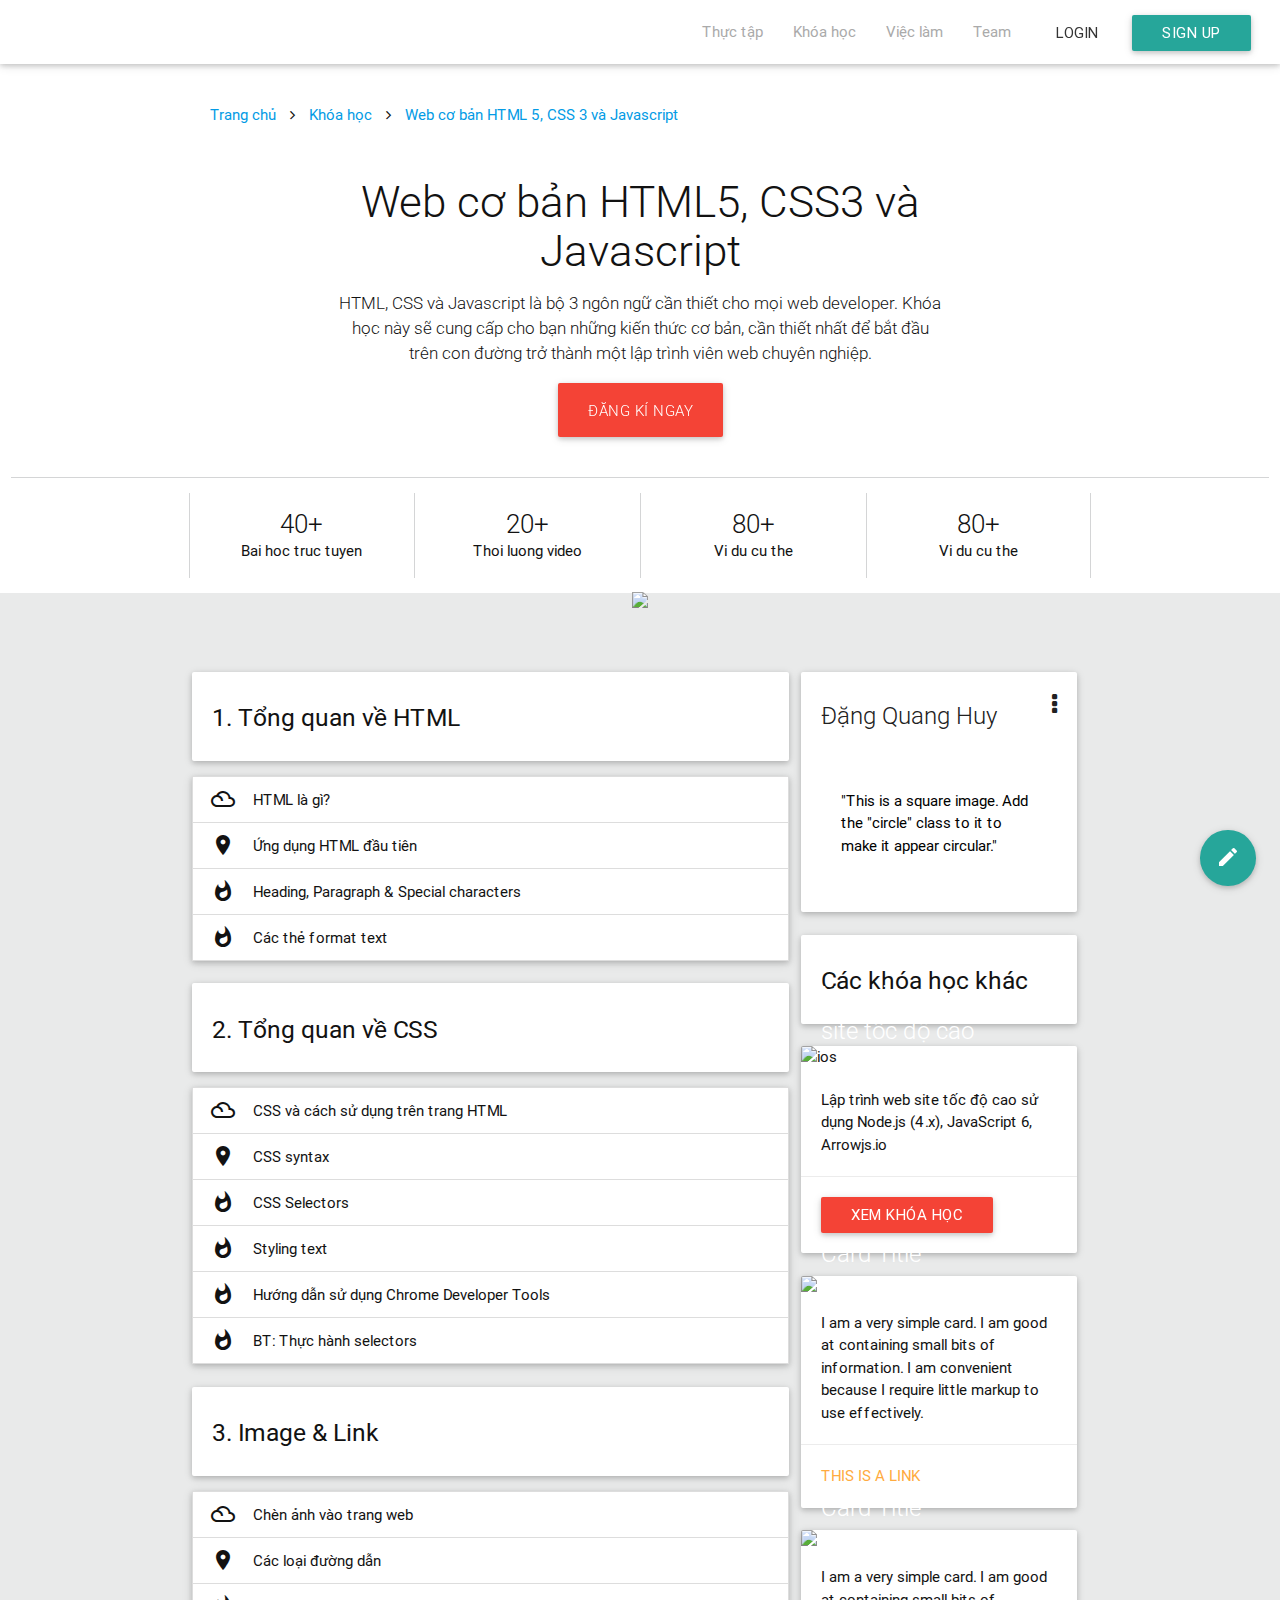
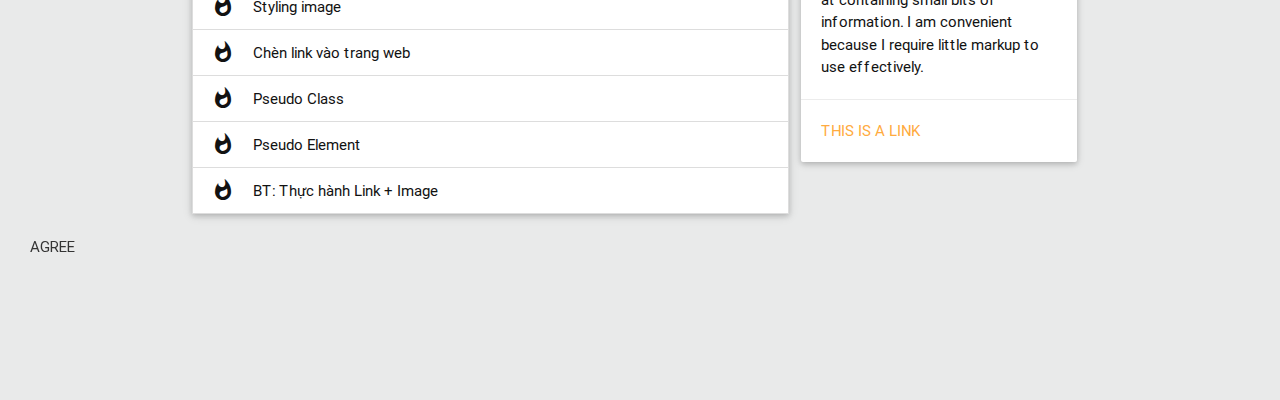
==== index.html @ f79f47c4 "first commit" ====
<!DOCTYPE html>
<html lang="en">
<head>
    <meta charset="UTF-8">
    <title>Techmaster</title>
    <meta name="viewport" content="width=device-width, initial-scale=1.0">
    <!-- Latest compiled and minified CSS -->
    <!--<link rel="stylesheet" href="bootstrap/css/bootstrap.min.css">-->

    <!-- Optional theme -->
    <link href="bootstrap/css/bootstrap-theme.css" rel="stylesheet">

    <!-- Latest compiled and minified JavaScript -->
    <script type="text/javascript" src="https://code.jquery.com/jquery-2.1.1.min.js"></script>
    <!--<script src="bootstrap/js/bootstrap.min.js"></script>-->


    <!--link font awesome-->
    <!--<link rel="stylesheet" href="font-awesome-4.5.0/css/font-awesome.min.css" >-->
    <link rel="stylesheet" href="https://maxcdn.bootstrapcdn.com/font-awesome/4.4.0/css/font-awesome.min.css">
    <link href='https://fonts.googleapis.com/css?family=Roboto:400,300,400italic,700italic,700,300italic&subset=vietnamese'
          rel='stylesheet' type='text/css'>


    <!--import Marterilize-->
    <link href="http://fonts.googleapis.com/icon?family=Material+Icons" rel="stylesheet">
    <link type="text/css" rel="stylesheet" href="materialize/css/materialize.min.css" media="screen,projection"/>
    <script type="text/javascript" src="materialize/js/materialize.min.js"></script>
    <link rel="stylesheet" href="style.css" type="text/css">
</head>
<body>


<!--Header-->

<header class="page-header">
    <div class="navbar-fixed">
        <nav>
            <div class="nav-wrapper">
                <div class="col s12">
                    <a href="/" class="brand-logo "><img
                            src="http://techmaster.vn/theme_resources/frontend/tech/img/logo.png" alt=""></a>
                    <a href="#" data-activates="mobile-nav" class="button-collapse"><i class="fa fa-2x fa-bars"
                                                                                       style="color: rgba(33, 23, 34, 0.96)"></i></a>

                    <div class="right hide-on-med-and-down">
                        <a href="" class="waves-effect waves-light btn-flat login" id="signup-navbar">login</a>
                        <a href="" class="waves-effect waves-light btn">sign up</a>
                    </div>
                    <ul class="right hide-on-med-and-down">
                        <li><a class="tab" href="">Thực tập</a></li>
                        <li><a class="tab" href="">Khóa học</a></li>
                        <li><a class="tab" href="">Việc làm</a></li>
                        <li><a class="tab" href="">Team</a></li>
                    </ul>
                    <ul class="side-nav" id="mobile-nav">
                        <li><a href="">Features</a></li>
                        <li><a href="">Docs</a></li>
                        <li><a href="">Pricing</a></li>
                        <li><a href="">About</a></li>
                        <a href="" class="waves-effect waves-light btn-flat btn" id="signup-mobile-navbar">sign up</a>
                        <a href="" class="waves-effect waves-light btn">login</a>
                    </ul>
                </div>
            </div>
        </nav>
    </div>


</header>


<main>

    <div class="row" id="main_row_1">
        <div class="col s12">
            <article class="container">
                <div id="back2course">
                    <a href=""><span>Trang chủ</span></a>
                    <i class="fa fa-angle-right"></i>
                    <a href=""><span> Khóa học</span></a>
                    <i class="fa fa-angle-right"></i>
                    <a href=""><span> Web cơ bản HTML 5, CSS 3 và Javascript</span></a>

                </div>
            </article>
        </div>
        <div class="col s12">
            <div id="main_row_2" class="row">


                <div class="col l6 push-l3 m6 push-m3 s8 push-s2 " id="center-title">
                    <h3 class="center">Web cơ bản HTML5, CSS3 và Javascript</h3>

                    <p class="center">HTML, CSS và Javascript là bộ 3 ngôn ngữ cần thiết cho mọi web developer.
                        Khóa học này sẽ cung cấp cho bạn những kiến thức cơ bản,
                        cần thiết nhất để bắt đầu trên con đường trở thành một lập trình viên web chuyên nghiệp.</p>

                    <div class="center"><a class="waves-effect waves-light btn btn-large red ">đăng kí ngay</a></div>
                </div>
            </div>
        </div>
        <div class="col s12">
            <div class="dashboard">
                <div class="container">
                    <div class="row">
                        <div class="col s12 m3 dashboard_item">
                            <h3 class="center">40+</h3>

                            <p class="center">Bai hoc truc tuyen</p>
                        </div>
                        <div class="col s12 m3 dashboard_item">
                            <h3 class="center">20+</h3>

                            <p class="center">Thoi luong video</p></div>
                        <div class="col s12 m3 dashboard_item">
                            <h3 class="center">80+</h3>

                            <p class="center">Vi du cu the</p>
                        </div>
                        <div class="col s12 m3 dashboard_item">
                            <h3 class="center">80+</h3>

                            <p class="center">Vi du cu the</p>
                        </div>
                    </div>
                </div>

            </div>
        </div>
    </div>
    <div id="main_row_3" class="row">
        <div class="container">
            <div class="col s12 center" id="triangle">
                <img class="center"
                     src="https://cdn-production.codecademy.com/assets/homepage/leadin-675fe5a6a7c609da50edb5a6feec0656.svg">
            </div>
        </div>
    </div>
    <div id="main_row_4" class="row container">
        <div id="mr4-left" class="col s12 m8">
            <!--<nav>-->
            <!--<div class="nav-wrapper">-->
            <!--<div class="col s12">-->
            <!--<a href="#!" class="page-title" style="color: black">Giáo Trình</a>-->
            <!--</div>-->
            <!--</div>-->
            <!--</nav>-->
            <div class="mbl row">
                <div class="card white">
                    <div class="card-content">
                        <div class="card-title"><h5>1. Tổng quan về HTML</h5></div>
                    </div>

                </div>

                <ul class="mbl_content collapsible  " data-collapsible="expandable">
                    <li>
                        <div class="collapsible-header"><i class="material-icons">filter_drama</i>HTML là gì?</div>
                        <div class="collapsible-body"><p>Lorem ipsum dolor sit amet.</p></div>
                    </li>
                    <li>
                        <div class="collapsible-header"><i class="material-icons">place</i>Ứng dụng HTML đầu tiên</div>
                        <div class="collapsible-body"><p>Lorem ipsum dolor sit amet.</p></div>
                    </li>
                    <li>
                        <div class="collapsible-header"><i class="material-icons">whatshot</i>Heading, Paragraph &
                            Special characters
                        </div>
                        <div class="collapsible-body"><p>Lorem ipsum dolor sit amet.</p></div>
                    </li>

                    <li>
                        <div class="collapsible-header"><i class="material-icons">whatshot</i>Các thẻ format text</div>
                        <div class="collapsible-body"><p>Lorem ipsum dolor sit amet.</p></div>
                    </li>
                </ul>
            </div>
            <div class="mbl row">
                <div class="card white">
                    <div class="card-content">
                        <div class="card-title"><h5>2. Tổng quan về CSS</h5></div>
                    </div>

                </div>

                <ul class="mbl_content collapsible  " data-collapsible="expandable">
                    <li>
                        <div class="collapsible-header"><i class="material-icons">filter_drama</i>CSS và cách sử dụng
                            trên trang HTML
                        </div>
                        <div class="collapsible-body"><p>Lorem ipsum dolor sit amet.</p></div>
                    </li>
                    <li>
                        <div class="collapsible-header"><i class="material-icons">place</i>CSS syntax</div>
                        <div class="collapsible-body"><p>Lorem ipsum dolor sit amet.</p></div>
                    </li>
                    <li>
                        <div class="collapsible-header"><i class="material-icons">whatshot</i>CSS Selectors</div>
                        <div class="collapsible-body"><p>Lorem ipsum dolor sit amet.</p></div>
                    </li>

                    <li>
                        <div class="collapsible-header"><i class="material-icons">whatshot</i>Styling text</div>
                        <div class="collapsible-body"><p>Lorem ipsum dolor sit amet.</p></div>
                    </li>
                    <li>
                        <div class="collapsible-header"><i class="material-icons">whatshot</i>Hướng dẫn sử dụng Chrome
                            Developer Tools
                        </div>
                        <div class="collapsible-body"><p>Lorem ipsum dolor sit amet.</p></div>
                    </li>
                    <li>
                        <div class="collapsible-header"><i class="material-icons">whatshot</i>BT: Thực hành selectors
                        </div>
                        <div class="collapsible-body"><p>Lorem ipsum dolor sit amet.</p></div>
                    </li>
                </ul>
            </div>
            <div class="mbl row">
                <div class="card white">
                    <div class="card-content">
                        <div class="card-title"><h5>3. Image & Link</h5></div>
                    </div>

                </div>

                <ul class="mbl_content collapsible  " data-collapsible="expandable">
                    <li>
                        <div class="collapsible-header"><i class="material-icons">filter_drama</i>Chèn ảnh vào trang web
                        </div>
                        <div class="collapsible-body"><p>Lorem ipsum dolor sit amet.</p></div>
                    </li>
                    <li>
                        <div class="collapsible-header"><i class="material-icons">place</i>Các loại đường dẫn</div>
                        <div class="collapsible-body"><p>Lorem ipsum dolor sit amet.</p></div>
                    </li>
                    <li>
                        <div class="collapsible-header"><i class="material-icons">whatshot</i>Styling image</div>
                        <div class="collapsible-body"><p>Lorem ipsum dolor sit amet.</p></div>
                    </li>

                    <li>
                        <div class="collapsible-header"><i class="material-icons">whatshot</i>Chèn link vào trang web
                        </div>
                        <div class="collapsible-body"><p>Lorem ipsum dolor sit amet.</p></div>
                    </li>
                    <li>
                        <div class="collapsible-header"><i class="material-icons">whatshot</i>Pseudo Class</div>
                        <div class="collapsible-body"><p>Lorem ipsum dolor sit amet.</p></div>
                    </li>
                    <li>
                        <div class="collapsible-header"><i class="material-icons">whatshot</i>Pseudo Element</div>
                        <div class="collapsible-body"><p>Lorem ipsum dolor sit amet.</p></div>
                    </li>
                    <li>
                        <div class="collapsible-header"><i class="material-icons">whatshot</i>BT: Thực hành Link + Image
                        </div>
                        <div class="collapsible-body"><p>Lorem ipsum dolor sit amet.</p></div>
                    </li>
                </ul>
            </div>
            <div class="mbl_row">
                <a href=""></a>
            </div>

        </div>
        <div class="col s12 m4">
            <div id="row-right1">
                <div class="card">
                    <div class="card-image waves-effect waves-block waves-light">
                        <img class="activator" src="http://techmaster.vn/fileman/Uploads/HTMLCSSJS.jpg" title="">
                    </div>
                    <div class="card-content">
                    <span class="card-title activator grey-text text-darken-4">Đặng Quang Huy<i
                            class="fa fa-ellipsis-v right"></i></span>

                        <div class="card-panel lighten-5" id="course_des">
                            <div class="row" id="author_course">
                                <div class="col s12 center">
                                    <img src="http://techmaster.vn/img/users/53.png" alt=""
                                         class="circle responsive-img center">
                                    <!-- notice the "circle" class -->
                                </div>
                                <div class="col s12">
                        <span class="black-text">
                                 "This is a square image. Add the "circle" class to it to make it appear circular."
                        </span>
                                </div>
                            </div>
                        </div>
                    </div>
                    <div class="card-reveal">
                    <span class="card-title grey-text text-darken-4"><h5>Đặng Quang Huy<i
                            class="fa fa-times right"></i><h5></h5></span>

                        <p>Lập trình viên web tại Techmaster. Đã tham gia nhiều dự án gia công trên nền tảng PHP,
                            Nodejs, và
                            còn là giảng viên Khóa học lập trình web cơ bản với HTML, CSS, Javascript.</p>
                    </div>
                </div>
            </div>

            <div class="row">
                <div class="col s12">
                    <div class="card">
                        <div class="card-content">
                            <h5>Các khóa học khác</h5>
                        </div>
                    </div>
                </div>
            </div>

            <div class="row">
                <div class="col s12">
                    <div class="card">
                        <div class="card-image">
                            <img src="http://techmaster.vn/fileman/Uploads/logo/nodejs.jpg" alt="ios" title="ios">
                            <span class="card-title darken-2 white-text ">Node.js xây dựng web site tốc độ cao</span>
                        </div>
                        <div class="card-content">
                            <p>Lập trình web site tốc độ cao sử dụng Node.js (4.x), JavaScript 6, Arrowjs.io</p>
                        </div>
                        <div class="card-action">
                            <a class="waves-effect waves-orange btn red white-text" href="#">Xem khóa học</a>
                        </div>
                    </div>
                </div>
            </div>
            <div class="row">
                <div class="col s12">
                    <div class="card">
                        <div class="card-image">
                            <img src="http://materializecss.com/images/sample-1.jpg">
                            <span class="card-title">Card Title</span>
                        </div>
                        <div class="card-content">
                            <p>I am a very simple card. I am good at containing small bits of information.
                                I am convenient because I require little markup to use effectively.</p>
                        </div>
                        <div class="card-action">
                            <a href="#">This is a link</a>
                        </div>
                    </div>
                </div>
            </div>
            <div class="row">
                <div class="col s12">
                    <div class="card">
                        <div class="card-image">
                            <img src="http://materializecss.com/images/sample-1.jpg">
                            <span class="card-title">Card Title</span>
                        </div>
                        <div class="card-content">
                            <p>I am a very simple card. I am good at containing small bits of information.
                                I am convenient because I require little markup to use effectively.</p>
                        </div>
                        <div class="card-action">
                            <a href="#">This is a link</a>
                        </div>
                    </div>
                </div>
            </div>


        </div>
    </div>
</main>
<footer>
    <div class="fixed-action-btn vertical click-to-toggle" style="bottom: 15px; right: 25px;">
        <a class="btn-floating btn-large waves-effect waves-light btn modal-trigger" href="#modal1"">
        <i class="large material-icons">mode_edit</i>
        </a>
        <!--<ul>-->
        <!--<li><a class="btn-floating red"><i class="material-icons">insert_chart</i></a></li>-->
        <!--<li><a class="btn-floating yellow darken-1"><i class="material-icons">format_quote</i></a></li>-->

        <!--<li><a class="btn-floating blue"><i class="material-icons">attach_file</i></a></li>-->

        <!--<li><a class="btn-floating green" href="#main_row_1"><i class="material-icons">publish</i></a></li>-->
        <!--</ul>-->
    </div>

</footer>


<!-- Modal Structure -->
<div id="modal1" class="modal">
    <div class="modal-content">
        <h4>Chọn khóa học</h4>

        <ul class=" row " >
            <li class="col s12 m4 collapsible" data-collapsible="expandable">
                <div class="collapsible-header">Tiết kiệm</div>
                <div class="collapsible-body"><p>Lorem ipsum dolor sit amet.</p></div>
            </li>
            <li class="col s12 m4">
                <div class="collapsible-header">Tiêu chuẩn</div>
                <div class="collapsible-body"><p>Lorem ipsum dolor sit amet.</p></div>
            </li>
            <li class="col s12 m4">
                 <div class="collapsible-header">Thực tập
                </div>
                <div class="collapsible-body"><p>Lorem ipsum dolor sit amet.</p></div>
            </li>

        </ul>

            <div id="course_choose">
                <form action="#">
                <p>
                    <input name="group1" type="radio" id="test1" checked />
                    <label for="test1">Tiết kiệm</label>
                </p>
                <p>
                    <input name="group1" type="radio" id="test2" />
                    <label for="test2">Tiêu chuẩn</label>
                </p>
                <p>
                    <input name="group1" type="radio" id="test3"  />
                    <label for="test3">Thực tập</label>
                </p>

                </form>
            </div>
        </div>




        <!--<form class="col s12">-->
            <!--<div class="row">-->
                <!--<div class="input-field col s6">-->
                    <!--<i class="material-icons prefix">account_circle</i>-->
                    <!--<input id="icon_prefix" type="text" class="validate">-->
                    <!--<label for="icon_prefix">First Name</label>-->
                <!--</div>-->
                <!--<div class="input-field col s6">-->
                    <!--<i class="material-icons prefix">phone</i>-->
                    <!--<input id="icon_telephone" type="tel" class="validate">-->
                    <!--<label for="icon_telephone">Telephone</label>-->
                <!--</div>-->
            <!--</div>-->
        <!--</form>-->

    </div>
    <div class="modal-footer">
        <a href="#!" class=" modal-action modal-close waves-effect waves-green btn-flat">Agree</a>
    </div>
</div>


<script>

    //    $(document).ready(function(){
    //        if($(window).width() < 600){
    //            $("#center-title").removeClass("push-m3").removeClass("m6");
    //            $("#center-title").addClass("push-s2").addClass("s8");
    //
    //        }
    //        else{
    //            $("#center-title").removeClass("push-s2").removeClass("s8");
    //            $("#center-title").addClass("push-m3").addClass("m6");
    //
    //        }
    //    });


    $(document).ready(function () {
        // the "href" attribute of .modal-trigger must specify the modal ID that wants to be triggered
//    $('.modal-trigger').leanModal();


        $('.modal-trigger').leanModal({
                    dismissible: true, // Modal can be dismissed by clicking outside of the modal
                    opacity: .6, // Opacity of modal background
                    in_duration: 300, // Transition in duration
                    out_duration: 200, // Transition out duration
                    ready: function () {
                        alert('Ready');
                    }, // Callback for Modal open
                    complete: function () {
                        alert('Closed');
                    } // Callback for Modal close
                }
        );
    });


    $(document).ready(function () {
        $('.slider').slider({full_width: true});
    });


    $(document).ready(function () {

        $(".button-collapse").sideNav();

    });

    document.ready(function () {
        $('.collapsible').collapsible({
            accordion: false // A setting that changes the collapsible behavior to expandable instead of the default accordion style
        });
    });


</script>
</body>
</html>
---- style.css ----
html{
    line-height: 1.5;
    font-family: Roboto,sans-serif;
    font-weight: 400;
    color: #121212;
}

body{
    min-height: 2000px;
    box-sizing: border-box;
    background-color: #e9eaea;

}
.page-header{
    margin: 0;
    padding:0;
    background-color: #fff;
}

nav .nav-wrapper {
    padding: 0 30px;
    background-color: #FFF;
}
.brand-logo img{
    max-height: 44px;
    margin-top: 10px;
    margin-left: 20px;
}
nav ul a{
    display: inline-block;
    font-style: 1.5rem;
    padding: 0 15px;
    color: #aaa !important;
}
nav ul li:hover, nav ul li:focus{
    background-color: #fff;
}
nav ul li:hover a{
    color: #000 !important;
    border-bottom: 3px solid #fcff40;
    transition: all .3s;
}
#main_row_1{
    background-color: #fff;
}
#main_row_2{
    position: relative;
}
#back2course{
    margin-top: 40px;
    width: 70%;
    line-height: 1.5em;
    margin-bottom: 30px;
}
#back2course span{
    margin-left: 10px;
    margin-right: 10px;
}
#center-title{
    width: 66.667%;
    height: 100%;
    margin-bottom: 40px;
}
@media (min-width: 600px) {
    #center-title{
        width: 50%;
        margin-bottom: 40px;
    }
}

#center-title h3{
    font-weight: 300;
}
#center-title p{
    font-weight: 200;
    font-size: 1.1em;
}
#center-title .center{
    font-weight: 300;
}
.dashboard{
    padding-top: 1rem !important;
    padding-bottom: 1rem !important;
    border-top: 1px solid #d4d5d6;
}
.dashboard_item{
    padding-top: 1rem !important;
    padding-bottom: 1rem !important;
    border-left: 1px solid #d4d5d6;
}
.dashboard_item:last-child{
    border-right: 1px solid #d4d5d6;;
}
.dashboard_item h3{
    font-size: 26px;
    line-height: 32px;
    font-weight: 300;
    margin-top:0 !important;
    margin-bottom: 0 !important;
}
.dashboard_item p{
    margin-top: 0 !important;
    margin-bottom: 0 !important;
}
.row{
    margin-bottom: 0 !important;
}
#triangle{
    margin-top: -1px;
    margin-bottom: 50px;
}

#course_des{
    box-shadow: none;
}
#course_des img{
    margin-bottom: 10px;
    width: 50%;
}

#author_course{
    box-shadow: none;
    background-color: white !important;
}
#card-title{
    padding-bottom: 20px !important;
}
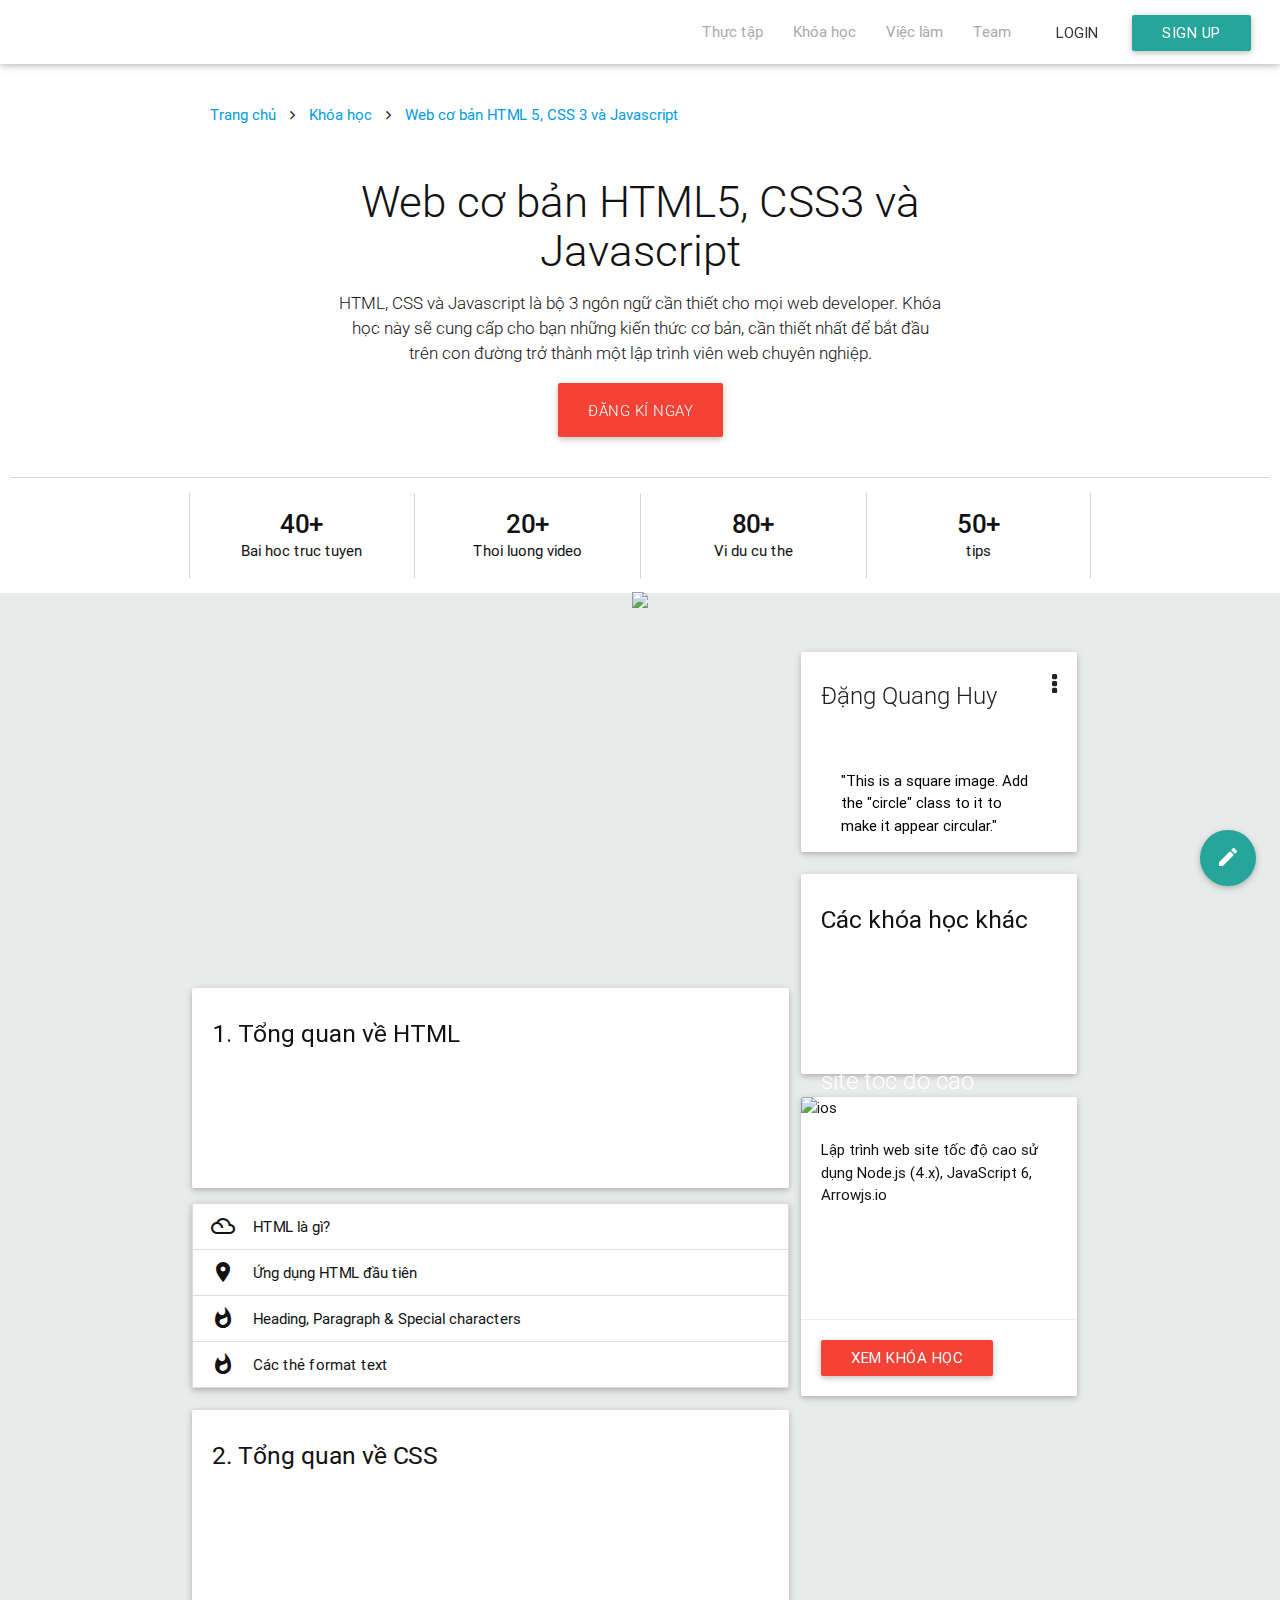
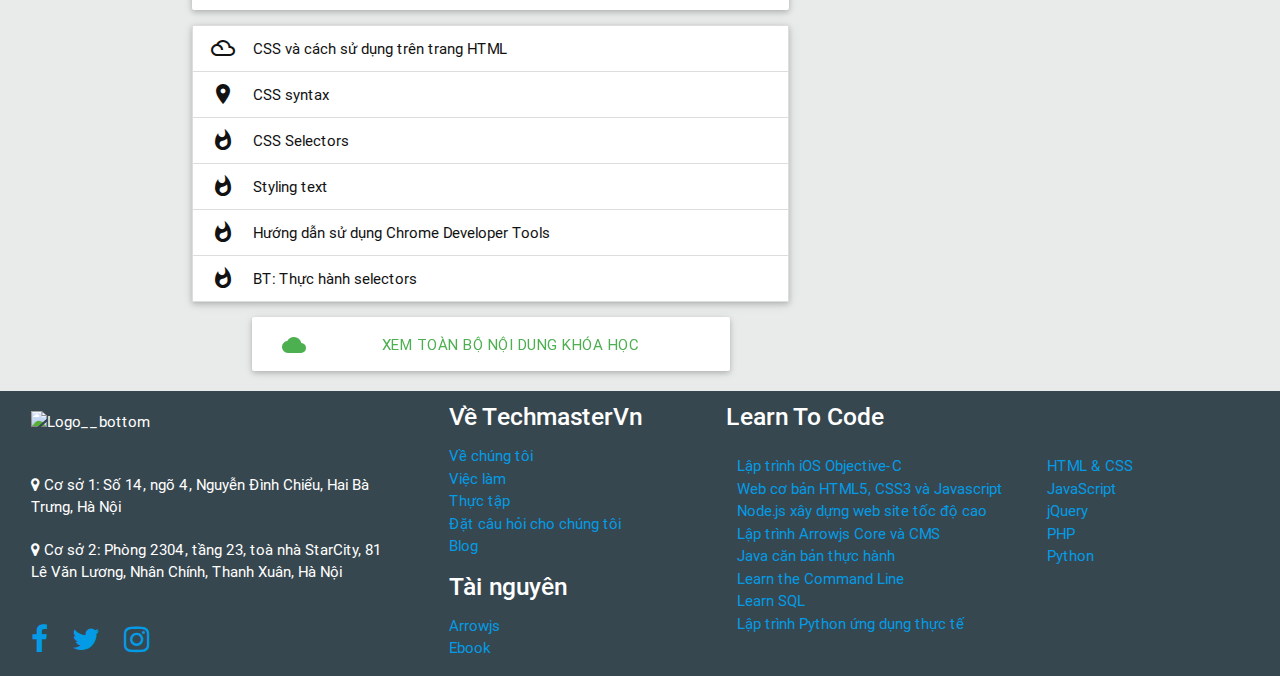
==== commit be19bcd1: "second commit" ====
--- a/index.html
+++ b/index.html
@@ -27,6 +27,11 @@
     <link type="text/css" rel="stylesheet" href="materialize/css/materialize.min.css" media="screen,projection"/>
     <script type="text/javascript" src="materialize/js/materialize.min.js"></script>
     <link rel="stylesheet" href="style.css" type="text/css">
+    <link rel="stylesheet" href="animate.css" type="text/css">
+
+
+    <!--Captcha-->
+    <script src='https://www.google.com/recaptcha/api.js'></script>
 </head>
 <body>
 
@@ -44,8 +49,8 @@
                                                                                        style="color: rgba(33, 23, 34, 0.96)"></i></a>
 
                     <div class="right hide-on-med-and-down">
-                        <a href="" class="waves-effect waves-light btn-flat login" id="signup-navbar">login</a>
-                        <a href="" class="waves-effect waves-light btn">sign up</a>
+                        <a href="#modal1" class="waves-effect waves-light btn-flat login modal-trigger" id="signup-navbar" onclick="show_form_login1()">login</a>
+                        <a href="#modal1" class="waves-effect waves-light btn modal-trigger" onclick="show_form_register1()">sign up</a>
                     </div>
                     <ul class="right hide-on-med-and-down">
                         <li><a class="tab" href="">Thực tập</a></li>
@@ -58,8 +63,8 @@
                         <li><a href="">Docs</a></li>
                         <li><a href="">Pricing</a></li>
                         <li><a href="">About</a></li>
-                        <a href="" class="waves-effect waves-light btn-flat btn" id="signup-mobile-navbar">sign up</a>
-                        <a href="" class="waves-effect waves-light btn">login</a>
+                        <a href="#modal1" class="waves-effect waves-light btn-flat btn modal-trigger" id="signup-mobile-navbar" onclick="show_form_register1()">sign up</a>
+                        <a href="#modal1" class="waves-effect waves-light btn modal-trigger" onclick="show_form_login1()">login</a>
                     </ul>
                 </div>
             </div>
@@ -86,13 +91,13 @@
             </article>
         </div>
         <div class="col s12">
-            <div id="main_row_2" class="row">
-
-
-                <div class="col l6 push-l3 m6 push-m3 s8 push-s2 " id="center-title">
+            <div class="row">
+
+
+                <div class="col l6 push-l3 m6 push-m3 s12 center-align " id="center-title">
                     <h3 class="center">Web cơ bản HTML5, CSS3 và Javascript</h3>
 
-                    <p class="center">HTML, CSS và Javascript là bộ 3 ngôn ngữ cần thiết cho mọi web developer.
+                    <p  class="center hide-on-small-and-down">HTML, CSS và Javascript là bộ 3 ngôn ngữ cần thiết cho mọi web developer.
                         Khóa học này sẽ cung cấp cho bạn những kiến thức cơ bản,
                         cần thiết nhất để bắt đầu trên con đường trở thành một lập trình viên web chuyên nghiệp.</p>
 
@@ -105,23 +110,23 @@
                 <div class="container">
                     <div class="row">
                         <div class="col s12 m3 dashboard_item">
-                            <h3 class="center">40+</h3>
+                            <h3 class="center"><strong>40+</strong></h3>
 
                             <p class="center">Bai hoc truc tuyen</p>
                         </div>
                         <div class="col s12 m3 dashboard_item">
-                            <h3 class="center">20+</h3>
+                            <h3 class="center"><strong>20+</strong></h3>
 
                             <p class="center">Thoi luong video</p></div>
                         <div class="col s12 m3 dashboard_item">
-                            <h3 class="center">80+</h3>
+                            <h3 class="center"><strong>80+</strong></h3>
 
                             <p class="center">Vi du cu the</p>
                         </div>
                         <div class="col s12 m3 dashboard_item">
-                            <h3 class="center">80+</h3>
-
-                            <p class="center">Vi du cu the</p>
+                            <h3 class="center"><strong>50+</strong></h3>
+
+                            <p class="center">tips</p>
                         </div>
                     </div>
                 </div>
@@ -138,14 +143,12 @@
         </div>
     </div>
     <div id="main_row_4" class="row container">
-        <div id="mr4-left" class="col s12 m8">
-            <!--<nav>-->
-            <!--<div class="nav-wrapper">-->
-            <!--<div class="col s12">-->
-            <!--<a href="#!" class="page-title" style="color: black">Giáo Trình</a>-->
-            <!--</div>-->
-            <!--</div>-->
-            <!--</nav>-->
+        <div id="mr4_left" class="col s12 m8">
+            <div class="mbl row">
+                <div class="video-container">
+                    <iframe width="854" height="480" src="https://www.youtube.com/embed/k3Y_iY0bEco" frameborder="0" allowfullscreen></iframe>
+                </div>
+            </div>
             <div class="mbl row">
                 <div class="card white">
                     <div class="card-content">
@@ -217,7 +220,12 @@
                     </li>
                 </ul>
             </div>
-            <div class="mbl row">
+
+
+            <div class="mbl row center-align ">
+                <button type="button" class="waves-effect waves-light btn-large white green-text show_more " onclick="show_more()"><i class="material-icons left">cloud</i>Xem toàn bộ nội dung khóa học</button>
+            </div>
+            <div class="mbl row hide">
                 <div class="card white">
                     <div class="card-content">
                         <div class="card-title"><h5>3. Image & Link</h5></div>
@@ -260,12 +268,141 @@
                     </li>
                 </ul>
             </div>
-            <div class="mbl_row">
-                <a href=""></a>
-            </div>
+
+
+            <div class="mbl row hide ">
+                <div class="card white">
+                    <div class="card-content">
+                        <div class="card-title"><h5>3. Image & Link</h5></div>
+                    </div>
+
+                </div>
+
+                <ul class="mbl_content collapsible  " data-collapsible="expandable">
+                    <li>
+                        <div class="collapsible-header"><i class="material-icons">filter_drama</i>Chèn ảnh vào trang web
+                        </div>
+                        <div class="collapsible-body"><p>Lorem ipsum dolor sit amet.</p></div>
+                    </li>
+                    <li>
+                        <div class="collapsible-header"><i class="material-icons">place</i>Các loại đường dẫn</div>
+                        <div class="collapsible-body"><p>Lorem ipsum dolor sit amet.</p></div>
+                    </li>
+                    <li>
+                        <div class="collapsible-header"><i class="material-icons">whatshot</i>Styling image</div>
+                        <div class="collapsible-body"><p>Lorem ipsum dolor sit amet.</p></div>
+                    </li>
+
+                    <li>
+                        <div class="collapsible-header"><i class="material-icons">whatshot</i>Chèn link vào trang web
+                        </div>
+                        <div class="collapsible-body"><p>Lorem ipsum dolor sit amet.</p></div>
+                    </li>
+                    <li>
+                        <div class="collapsible-header"><i class="material-icons">whatshot</i>Pseudo Class</div>
+                        <div class="collapsible-body"><p>Lorem ipsum dolor sit amet.</p></div>
+                    </li>
+                    <li>
+                        <div class="collapsible-header"><i class="material-icons">whatshot</i>Pseudo Element</div>
+                        <div class="collapsible-body"><p>Lorem ipsum dolor sit amet.</p></div>
+                    </li>
+                    <li>
+                        <div class="collapsible-header"><i class="material-icons">whatshot</i>BT: Thực hành Link + Image
+                        </div>
+                        <div class="collapsible-body"><p>Lorem ipsum dolor sit amet.</p></div>
+                    </li>
+                </ul>
+            </div>
+            <div class="mbl row hide">
+                <div class="card white">
+                    <div class="card-content">
+                        <div class="card-title"><h5>3. Image & Link</h5></div>
+                    </div>
+
+                </div>
+
+                <ul class="mbl_content collapsible  " data-collapsible="expandable">
+                    <li>
+                        <div class="collapsible-header"><i class="material-icons">filter_drama</i>Chèn ảnh vào trang web
+                        </div>
+                        <div class="collapsible-body"><p>Lorem ipsum dolor sit amet.</p></div>
+                    </li>
+                    <li>
+                        <div class="collapsible-header"><i class="material-icons">place</i>Các loại đường dẫn</div>
+                        <div class="collapsible-body"><p>Lorem ipsum dolor sit amet.</p></div>
+                    </li>
+                    <li>
+                        <div class="collapsible-header"><i class="material-icons">whatshot</i>Styling image</div>
+                        <div class="collapsible-body"><p>Lorem ipsum dolor sit amet.</p></div>
+                    </li>
+
+                    <li>
+                        <div class="collapsible-header"><i class="material-icons">whatshot</i>Chèn link vào trang web
+                        </div>
+                        <div class="collapsible-body"><p>Lorem ipsum dolor sit amet.</p></div>
+                    </li>
+                    <li>
+                        <div class="collapsible-header"><i class="material-icons">whatshot</i>Pseudo Class</div>
+                        <div class="collapsible-body"><p>Lorem ipsum dolor sit amet.</p></div>
+                    </li>
+                    <li>
+                        <div class="collapsible-header"><i class="material-icons">whatshot</i>Pseudo Element</div>
+                        <div class="collapsible-body"><p>Lorem ipsum dolor sit amet.</p></div>
+                    </li>
+                    <li>
+                        <div class="collapsible-header"><i class="material-icons">whatshot</i>BT: Thực hành Link + Image
+                        </div>
+                        <div class="collapsible-body"><p>Lorem ipsum dolor sit amet.</p></div>
+                    </li>
+                </ul>
+            </div>
+            <div class="mbl row hide">
+                <div class="card white">
+                    <div class="card-content">
+                        <div class="card-title"><h5>3. Image & Link</h5></div>
+                    </div>
+
+                </div>
+
+                <ul class="mbl_content collapsible  " data-collapsible="expandable">
+                    <li>
+                        <div class="collapsible-header"><i class="material-icons">filter_drama</i>Chèn ảnh vào trang web
+                        </div>
+                        <div class="collapsible-body"><p>Lorem ipsum dolor sit amet.</p></div>
+                    </li>
+                    <li>
+                        <div class="collapsible-header"><i class="material-icons">place</i>Các loại đường dẫn</div>
+                        <div class="collapsible-body"><p>Lorem ipsum dolor sit amet.</p></div>
+                    </li>
+                    <li>
+                        <div class="collapsible-header"><i class="material-icons">whatshot</i>Styling image</div>
+                        <div class="collapsible-body"><p>Lorem ipsum dolor sit amet.</p></div>
+                    </li>
+
+                    <li>
+                        <div class="collapsible-header"><i class="material-icons">whatshot</i>Chèn link vào trang web
+                        </div>
+                        <div class="collapsible-body"><p>Lorem ipsum dolor sit amet.</p></div>
+                    </li>
+                    <li>
+                        <div class="collapsible-header"><i class="material-icons">whatshot</i>Pseudo Class</div>
+                        <div class="collapsible-body"><p>Lorem ipsum dolor sit amet.</p></div>
+                    </li>
+                    <li>
+                        <div class="collapsible-header"><i class="material-icons">whatshot</i>Pseudo Element</div>
+                        <div class="collapsible-body"><p>Lorem ipsum dolor sit amet.</p></div>
+                    </li>
+                    <li>
+                        <div class="collapsible-header"><i class="material-icons">whatshot</i>BT: Thực hành Link + Image
+                        </div>
+                        <div class="collapsible-body"><p>Lorem ipsum dolor sit amet.</p></div>
+                    </li>
+                </ul>
+            </div>
+
 
         </div>
-        <div class="col s12 m4">
+        <div id="mr4_right" class="col s12 m4">
             <div id="row-right1">
                 <div class="card">
                     <div class="card-image waves-effect waves-block waves-light">
@@ -292,7 +429,7 @@
                     </div>
                     <div class="card-reveal">
                     <span class="card-title grey-text text-darken-4"><h5>Đặng Quang Huy<i
-                            class="fa fa-times right"></i><h5></h5></span>
+                            class="fa fa-times right"></i></h5></span>
 
                         <p>Lập trình viên web tại Techmaster. Đã tham gia nhiều dự án gia công trên nền tảng PHP,
                             Nodejs, và
@@ -327,160 +464,239 @@
                     </div>
                 </div>
             </div>
-            <div class="row">
-                <div class="col s12">
-                    <div class="card">
-                        <div class="card-image">
-                            <img src="http://materializecss.com/images/sample-1.jpg">
-                            <span class="card-title">Card Title</span>
-                        </div>
-                        <div class="card-content">
-                            <p>I am a very simple card. I am good at containing small bits of information.
-                                I am convenient because I require little markup to use effectively.</p>
-                        </div>
-                        <div class="card-action">
-                            <a href="#">This is a link</a>
-                        </div>
-                    </div>
-                </div>
-            </div>
-            <div class="row">
-                <div class="col s12">
-                    <div class="card">
-                        <div class="card-image">
-                            <img src="http://materializecss.com/images/sample-1.jpg">
-                            <span class="card-title">Card Title</span>
-                        </div>
-                        <div class="card-content">
-                            <p>I am a very simple card. I am good at containing small bits of information.
-                                I am convenient because I require little markup to use effectively.</p>
-                        </div>
-                        <div class="card-action">
-                            <a href="#">This is a link</a>
-                        </div>
-                    </div>
-                </div>
-            </div>
-
 
         </div>
     </div>
 </main>
 <footer>
+
+
+
+    <div id="footer__main" class="blue-grey darken-3 white-text   ">
+        <article class="fit-fixed">
+
+            <div class="row padding-top--half">
+
+                <div class="col m4 s12 footer_m4">
+                    <img alt="Logo__bottom" class="lighten-5" id="footer__logo" src="http://techmaster.vn/theme_resources/frontend/tech/img/logo.png" />
+                    <p> <i class="fa fa-map-marker"></i> Cơ sở 1:
+                        Số 14, ngõ 4, Nguyễn Đình Chiểu, Hai Bà Trưng, Hà Nội</p>
+                    <p>
+                        <i class="fa fa-map-marker"></i>  Cơ sở 2:
+                        Phòng 2304, tầng 23, toà nhà StarCity, 81 Lê Văn Lương, Nhân Chính, Thanh Xuân, Hà Nội
+                    </p>
+
+                    <div id="footer__company__links">
+
+                        <a href="https://www.facebook.com/techmastervn"><i class="fa fa-2x fa-facebook"></i>
+                        </a>
+                        <a href=""><i class="fa fa-2x fa-twitter"></i>
+                        </a>
+                        <a href=""><i class="fa fa-2x fa-instagram"></i>
+                        </a>
+
+                    </div>
+                </div>
+
+                <div class="col m8 s12 row ">
+                    <div class="col m4">
+                        <h5><strong>Về TechmasterVn</strong></h5>
+                        <ul>
+                            <li><a href="">Về chúng tôi</a></li>
+                            <li><a href="">Việc làm</a></li>
+                            <li><a href="">Thực tập</a></li>
+                            <li><a href="">Đặt câu hỏi cho chúng tôi</a></li>
+                            <li><a href="">Blog</a></li>
+                        </ul>
+
+                        <h5 class="margin-top--1"><strong>Tài nguyên</strong></h5>
+                        <ul>
+                            <li><a href="/articles">Arrowjs</a></li>
+                            <li><a href="/schools">Ebook</a></li>
+                        </ul>
+                    </div>
+
+                    <div class="col m8 s12">
+                        <h5><strong>Learn To Code</strong></h5>
+
+                        <div class='row'>
+
+                            <div class="col m7">
+                                <ul>
+                                    <li>
+                                        <a href="/skills/make-a-website">Lập trình iOS Objective-C</a>
+                                    </li>
+                                    <li>
+                                        <a href="/skills/make-an-interactive-website">Web cơ bản HTML5, CSS3 và Javascript</a>
+                                    </li>
+                                    <li>
+                                        <a href="/courses/learn-rails">Node.js xây dựng web site tốc độ cao</a>
+                                    </li>
+                                    <li>
+                                        <a href="/courses/rails-auth">Lập trình Arrowjs Core và CMS</a>
+                                    </li>
+                                    <li>
+                                        <a href="/courses/learn-angularjs">
+                                            Java căn bản thực hành</a>
+                                    </li>
+                                    <li>
+                                        <a href="/courses/learn-the-command-line">Learn the Command Line</a>
+                                    </li>
+                                    <li>
+                                        <a href="/courses/learn-sql">Learn SQL</a>
+                                    </li>
+                                    <li>
+                                        <a href="/courses/sql-analyzing-business-metrics">Lập trình Python ứng dụng thực tế</a>
+                                    </li>
+
+                                </ul>
+                            </div>
+
+                            <div class="col m5">
+                                <ul>
+                                    <li><a href="">HTML &amp; CSS</a></li>
+                                    <li><a href="">JavaScript</a></li>
+                                    <li><a href="">jQuery</a></li>
+                                    <li><a href="">PHP</a></li>
+                                    <li><a href="">Python</a></li>
+
+                                </ul>
+                            </div>
+
+                        </div>
+
+                    </div>
+                </div>
+            </div>
+        </article>
+    </div>
+
+
+
     <div class="fixed-action-btn vertical click-to-toggle" style="bottom: 15px; right: 25px;">
-        <a class="btn-floating btn-large waves-effect waves-light btn modal-trigger" href="#modal1"">
+        <a class="btn-floating btn-large waves-effect waves-light btn modal-trigger" href="#modal1">
         <i class="large material-icons">mode_edit</i>
         </a>
-        <!--<ul>-->
-        <!--<li><a class="btn-floating red"><i class="material-icons">insert_chart</i></a></li>-->
-        <!--<li><a class="btn-floating yellow darken-1"><i class="material-icons">format_quote</i></a></li>-->
-
-        <!--<li><a class="btn-floating blue"><i class="material-icons">attach_file</i></a></li>-->
-
-        <!--<li><a class="btn-floating green" href="#main_row_1"><i class="material-icons">publish</i></a></li>-->
-        <!--</ul>-->
     </div>
 
 </footer>
+
 
 
 <!-- Modal Structure -->
 <div id="modal1" class="modal">
     <div class="modal-content">
-        <h4>Chọn khóa học</h4>
-
-        <ul class=" row " >
-            <li class="col s12 m4 collapsible" data-collapsible="expandable">
-                <div class="collapsible-header">Tiết kiệm</div>
-                <div class="collapsible-body"><p>Lorem ipsum dolor sit amet.</p></div>
-            </li>
-            <li class="col s12 m4">
-                <div class="collapsible-header">Tiêu chuẩn</div>
-                <div class="collapsible-body"><p>Lorem ipsum dolor sit amet.</p></div>
-            </li>
-            <li class="col s12 m4">
-                 <div class="collapsible-header">Thực tập
-                </div>
-                <div class="collapsible-body"><p>Lorem ipsum dolor sit amet.</p></div>
-            </li>
-
-        </ul>
-
-            <div id="course_choose">
-                <form action="#">
-                <p>
-                    <input name="group1" type="radio" id="test1" checked />
-                    <label for="test1">Tiết kiệm</label>
-                </p>
-                <p>
-                    <input name="group1" type="radio" id="test2" />
-                    <label for="test2">Tiêu chuẩn</label>
-                </p>
-                <p>
-                    <input name="group1" type="radio" id="test3"  />
-                    <label for="test3">Thực tập</label>
-                </p>
-
-                </form>
-            </div>
+        <div class="row">
+            <div class="s12 center-align"><img src="http://techmaster.vn/theme_resources/frontend/tech/img/logo.png" alt="Techmaster" title="Techmaster"></div>
         </div>
-
-
-
-
-        <!--<form class="col s12">-->
-            <!--<div class="row">-->
-                <!--<div class="input-field col s6">-->
-                    <!--<i class="material-icons prefix">account_circle</i>-->
-                    <!--<input id="icon_prefix" type="text" class="validate">-->
-                    <!--<label for="icon_prefix">First Name</label>-->
-                <!--</div>-->
-                <!--<div class="input-field col s6">-->
-                    <!--<i class="material-icons prefix">phone</i>-->
-                    <!--<input id="icon_telephone" type="tel" class="validate">-->
-                    <!--<label for="icon_telephone">Telephone</label>-->
-                <!--</div>-->
-            <!--</div>-->
-        <!--</form>-->
-
+        <div class="row">
+            <div class="col s12  ">
+                <div class="mdl_form">
+                    <form action="" autocomplete="off" method="POST">
+                        <div class="input-field">
+                            <!--<i class="large material-icons prefix">email</i>-->
+                            <!-- Trik: **readonly onfocus="$(this).removeAttr('readonly');"** slouží k odstranění uložených přihlašovacích údajů prohlížečem -->
+                            <input type="email"  name="email" maxlength="30" class="validate" required>
+                            <label for="email">Email</label>
+                        </div>
+                        <div class="input-field">
+                            <!--<i class="mdi-communication-vpn-key prefix"></i>-->
+                            <input type="password" id="heslo" name="heslo" maxlength="30" class="validate" required>
+                            <label for="pass">Password</label>
+                        </div>
+                        <div class="center-align mdl_button">
+                            <button type="submit" class="waves-effect waves-light btn mdl_submit"><i class="mdi-hardware-keyboard-arrow-left left"></i>Vào</button>
+                            <button type="button" class="waves-effect waves-light btn" id="registrace" onclick="show_form_register()"  ><i class="mdi-social-person-add left"></i>Đăng kí miễn phĩ</button>
+                        </div>
+                    </form>
+                </div>
+                <div class="mdl_form_register" style="display: none;">
+                    <form action="" autocomplete="off" method="POST">
+                        <div class="input-field">
+                            <!--<i class="large material-icons prefix">email</i>-->
+                            <!-- Trik: **readonly onfocus="$(this).removeAttr('readonly');"** slouží k odstranění uložených přihlašovacích údajů prohlížečem -->
+                            <input type="email" name="email" maxlength="30" class="validate" required>
+                            <label for="email">Email</label>
+                        </div>
+                        <div class="input-field">
+                            <!--<i class="mdi-communication-vpn-key prefix"></i>-->
+                            <input type="password" name="pass" maxlength="30" class="validate" required>
+                            <label for="pass">Password</label>
+                        </div>
+                            <!--repassword-->
+                        <div class="input-field">
+                            <!--<i class="mdi-communication-vpn-key prefix"></i>-->
+                            <input type="password"  name="repass" maxlength="30" class="validate" required>
+                            <label for="repass">Repassword</label>
+                        </div>
+
+
+                       <div class="center-align">
+                           <div class="g-recaptcha" data-sitekey="6LcL0RITAAAAAGN_prn2qh7rGi9AS-3EtUPjhy7B"></div>
+                       </div>
+
+
+                        <div class="center-align mdl_button">
+                            <button class="waves-effect waves-light btn mdl_submit" onclick=""><i class="mdi-hardware-keyboard-arrow-left left"></i>Vào</button>
+                            <button type="button" class="waves-effect waves-light btn" id="registrace" onclick="show_form_login()" ><i class="mdi-social-person-add left"></i>Trở lại đăng nhập</button>
+                        </div>
+                    </form>
+                </div>
+            </div>
+
+            <div class="col s12 center-align">
+                <a href="#" class="">Quên mật khẩu?</a>
+            </div>
+        </div>
     </div>
-    <div class="modal-footer">
-        <a href="#!" class=" modal-action modal-close waves-effect waves-green btn-flat">Agree</a>
-    </div>
+
 </div>
 
 
 <script>
 
-    //    $(document).ready(function(){
-    //        if($(window).width() < 600){
-    //            $("#center-title").removeClass("push-m3").removeClass("m6");
-    //            $("#center-title").addClass("push-s2").addClass("s8");
-    //
-    //        }
-    //        else{
-    //            $("#center-title").removeClass("push-s2").removeClass("s8");
-    //            $("#center-title").addClass("push-m3").addClass("m6");
-    //
-    //        }
-    //    });
-
+    function show_form_login(){
+        $(".mdl_form_register").hide(600);
+        $(".mdl_form").show(600);
+
+    }
+    function show_form_login1(){
+        $(".mdl_form_register").hide();
+        $(".mdl_form").show();
+
+    }
+    function show_form_register(){
+//        alert("dss");
+        $(".mdl_form").hide(600);
+        $(".mdl_form_register").show(600);
+    }
+    function show_form_register1(){
+//        alert("dss");
+        $(".mdl_form").hide();
+        $(".mdl_form_register").show();
+    }
+
+    function show_more(){
+        $(".hide").addClass("animated");
+        $(".hide").addClass("fadeInUp");
+        $(".mbl").removeClass("hide");
+
+        $(".show_more").addClass("hide");
+    }
 
     $(document).ready(function () {
-        // the "href" attribute of .modal-trigger must specify the modal ID that wants to be triggered
-//    $('.modal-trigger').leanModal();
-
-
         $('.modal-trigger').leanModal({
                     dismissible: true, // Modal can be dismissed by clicking outside of the modal
                     opacity: .6, // Opacity of modal background
                     in_duration: 300, // Transition in duration
                     out_duration: 200, // Transition out duration
+
+
                     ready: function () {
-                        alert('Ready');
+                        // alert('Ready');
                     }, // Callback for Modal open
                     complete: function () {
-                        alert('Closed');
+                        // alert('Closed');
                     } // Callback for Modal close
                 }
         );
--- a/style.css
+++ b/style.css
@@ -1,19 +1,20 @@
-html{
+html {
     line-height: 1.5;
-    font-family: Roboto,sans-serif;
+    font-family: Roboto, sans-serif;
     font-weight: 400;
     color: #121212;
 }
 
-body{
-    min-height: 2000px;
+body {
+    min-height: 1200px;
     box-sizing: border-box;
     background-color: #e9eaea;
 
 }
-.page-header{
+
+.page-header {
     margin: 0;
-    padding:0;
+    padding: 0;
     background-color: #fff;
 }
 
@@ -21,107 +22,229 @@
     padding: 0 30px;
     background-color: #FFF;
 }
-.brand-logo img{
+
+.brand-logo img {
     max-height: 44px;
     margin-top: 10px;
     margin-left: 20px;
 }
-nav ul a{
+
+nav ul a {
     display: inline-block;
-    font-style: 1.5rem;
+    /*font-style: 1.5rem;*/
     padding: 0 15px;
     color: #aaa !important;
 }
-nav ul li:hover, nav ul li:focus{
+
+nav ul li:hover, nav ul li:focus {
     background-color: #fff;
 }
-nav ul li:hover a{
+
+nav ul li:hover a {
     color: #000 !important;
     border-bottom: 3px solid #fcff40;
     transition: all .3s;
 }
-#main_row_1{
+
+#main_row_1 {
     background-color: #fff;
 }
-#main_row_2{
-    position: relative;
-}
-#back2course{
+
+
+
+#back2course {
     margin-top: 40px;
     width: 70%;
     line-height: 1.5em;
     margin-bottom: 30px;
 }
-#back2course span{
+
+#back2course span {
     margin-left: 10px;
     margin-right: 10px;
 }
-#center-title{
-    width: 66.667%;
+
+#center-title {
+    /*width: 66.667%;*/
     height: 100%;
     margin-bottom: 40px;
 }
+
 @media (min-width: 600px) {
-    #center-title{
+    #center-title {
         width: 50%;
         margin-bottom: 40px;
     }
 }
 
-#center-title h3{
-    font-weight: 300;
-}
-#center-title p{
+#center-title h3 {
+    font-weight: 300;
+}
+
+#center-title p {
     font-weight: 200;
     font-size: 1.1em;
 }
-#center-title .center{
-    font-weight: 300;
-}
-.dashboard{
+
+#center-title .center {
+    font-weight: 300;
+}
+
+.dashboard {
     padding-top: 1rem !important;
     padding-bottom: 1rem !important;
     border-top: 1px solid #d4d5d6;
 }
-.dashboard_item{
+
+.dashboard_item {
     padding-top: 1rem !important;
     padding-bottom: 1rem !important;
     border-left: 1px solid #d4d5d6;
 }
-.dashboard_item:last-child{
+
+.dashboard_item:last-child {
     border-right: 1px solid #d4d5d6;;
 }
-.dashboard_item h3{
+
+.dashboard_item h3 {
     font-size: 26px;
     line-height: 32px;
     font-weight: 300;
-    margin-top:0 !important;
-    margin-bottom: 0 !important;
-}
-.dashboard_item p{
     margin-top: 0 !important;
     margin-bottom: 0 !important;
 }
-.row{
+
+.dashboard_item p {
+    margin-top: 0 !important;
     margin-bottom: 0 !important;
 }
-#triangle{
+
+.row {
+    margin-bottom: 0 !important;
+}
+
+#triangle {
     margin-top: -1px;
-    margin-bottom: 50px;
-}
-
-#course_des{
+    margin-bottom: 30px;
+}
+
+#course_des {
     box-shadow: none;
 }
-#course_des img{
+
+#course_des img {
     margin-bottom: 10px;
     width: 50%;
 }
 
-#author_course{
+#author_course {
     box-shadow: none;
     background-color: white !important;
 }
-#card-title{
+
+#card-title {
     padding-bottom: 20px !important;
+}
+
+.modal {
+    width: 90%;
+    max-width: 500px;
+    max-height: 700px;
+}
+
+.mdl_form {
+    background-color: #fafafa;
+    /*margin: 0 auto 3rem;*/
+    border-radius: 5px;
+    /*padding: 1.5em 2rem 0.5rem;*/
+}
+
+.mdl_button {
+    margin-top: 20px;
+    margin-bottom: 20px;
+}
+
+.mdl_submit, #registrace {
+    margin-bottom: 20px;
+}
+
+.g-recaptcha div{
+    width: auto!important;
+}
+.show_more{
+    width: 80%;
+    margin-bottom: 20px;
+}
+
+
+
+
+/*Footer Css*/
+
+#footer__logo{
+    margin: 20px;
+}
+
+.footer_m4 p{
+    margin: 20px;
+}
+
+#footer__company__links{
+    padding: 20px;
+}
+#footer__company__links a{
+    margin-right: 20px;
+}
+
+
+
+/*CSS trang chu*/
+
+.slider{
+    padding: 0!important;
+    /*margin-top: 20px;*/
+}
+
+.indicators{
+    /*display: none;*/
+}
+
+/*path_item*/
+
+.path-item{
+    margin-top: 40px;
+
+}
+.card-content{
+    height: 200px;
+    overflow: hidden;
+
+}
+.card-content p{
+    height: 4.6em;
+    overflow: hidden;
+   text-overflow: ellipsis;
+}
+.badge{
+}
+.badge img{
+    margin-left: auto;
+    margin-right: auto;
+    margin-top: 50px;
+    height: 100px;
+    width: auto;
+    border: 5px solid white;
+}
+.path-title{
+    font-size: 150%;
+    font-weight: 300;
+}
+.bucket{
+    margin: 0!important;
+    margin-top: 20px !important;
+    border-top: solid thin  silver;
+}
+.bucket-media img {
+    margin: 20px;
+    height: 60px;
 }